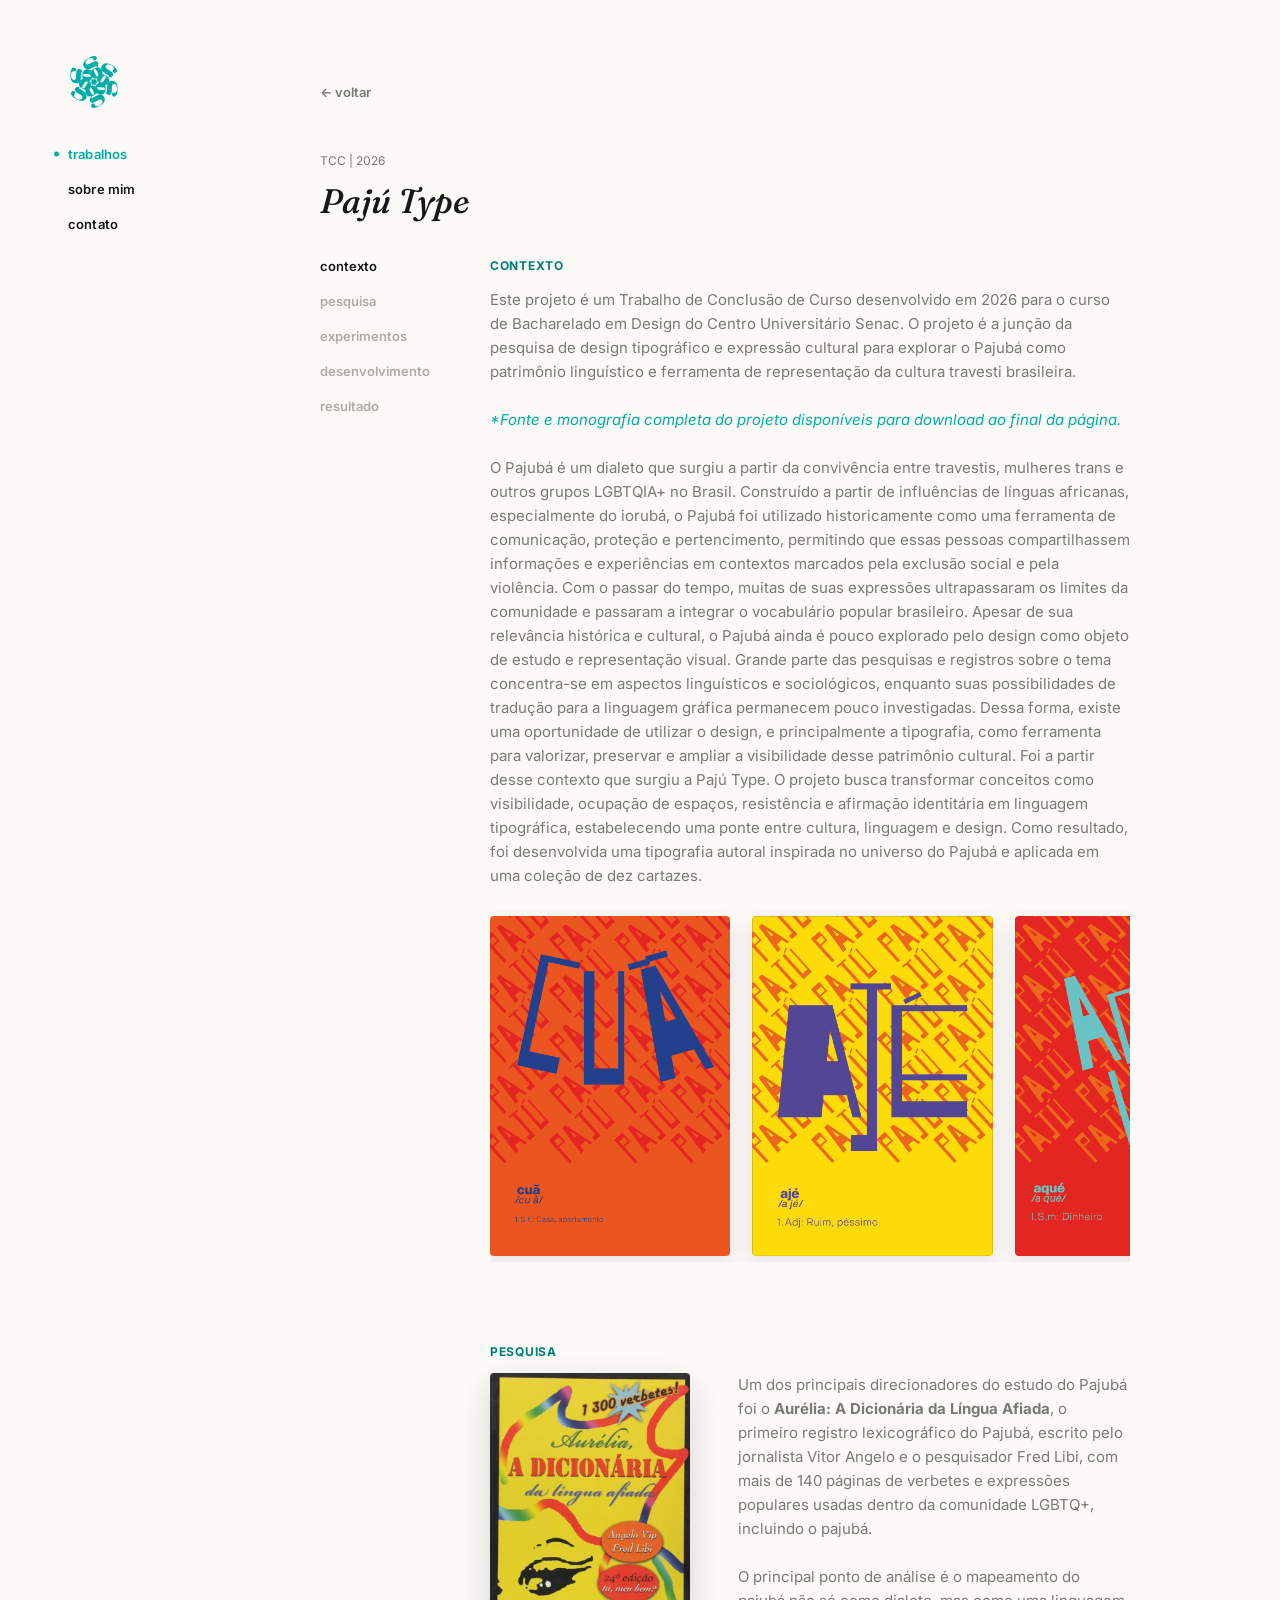
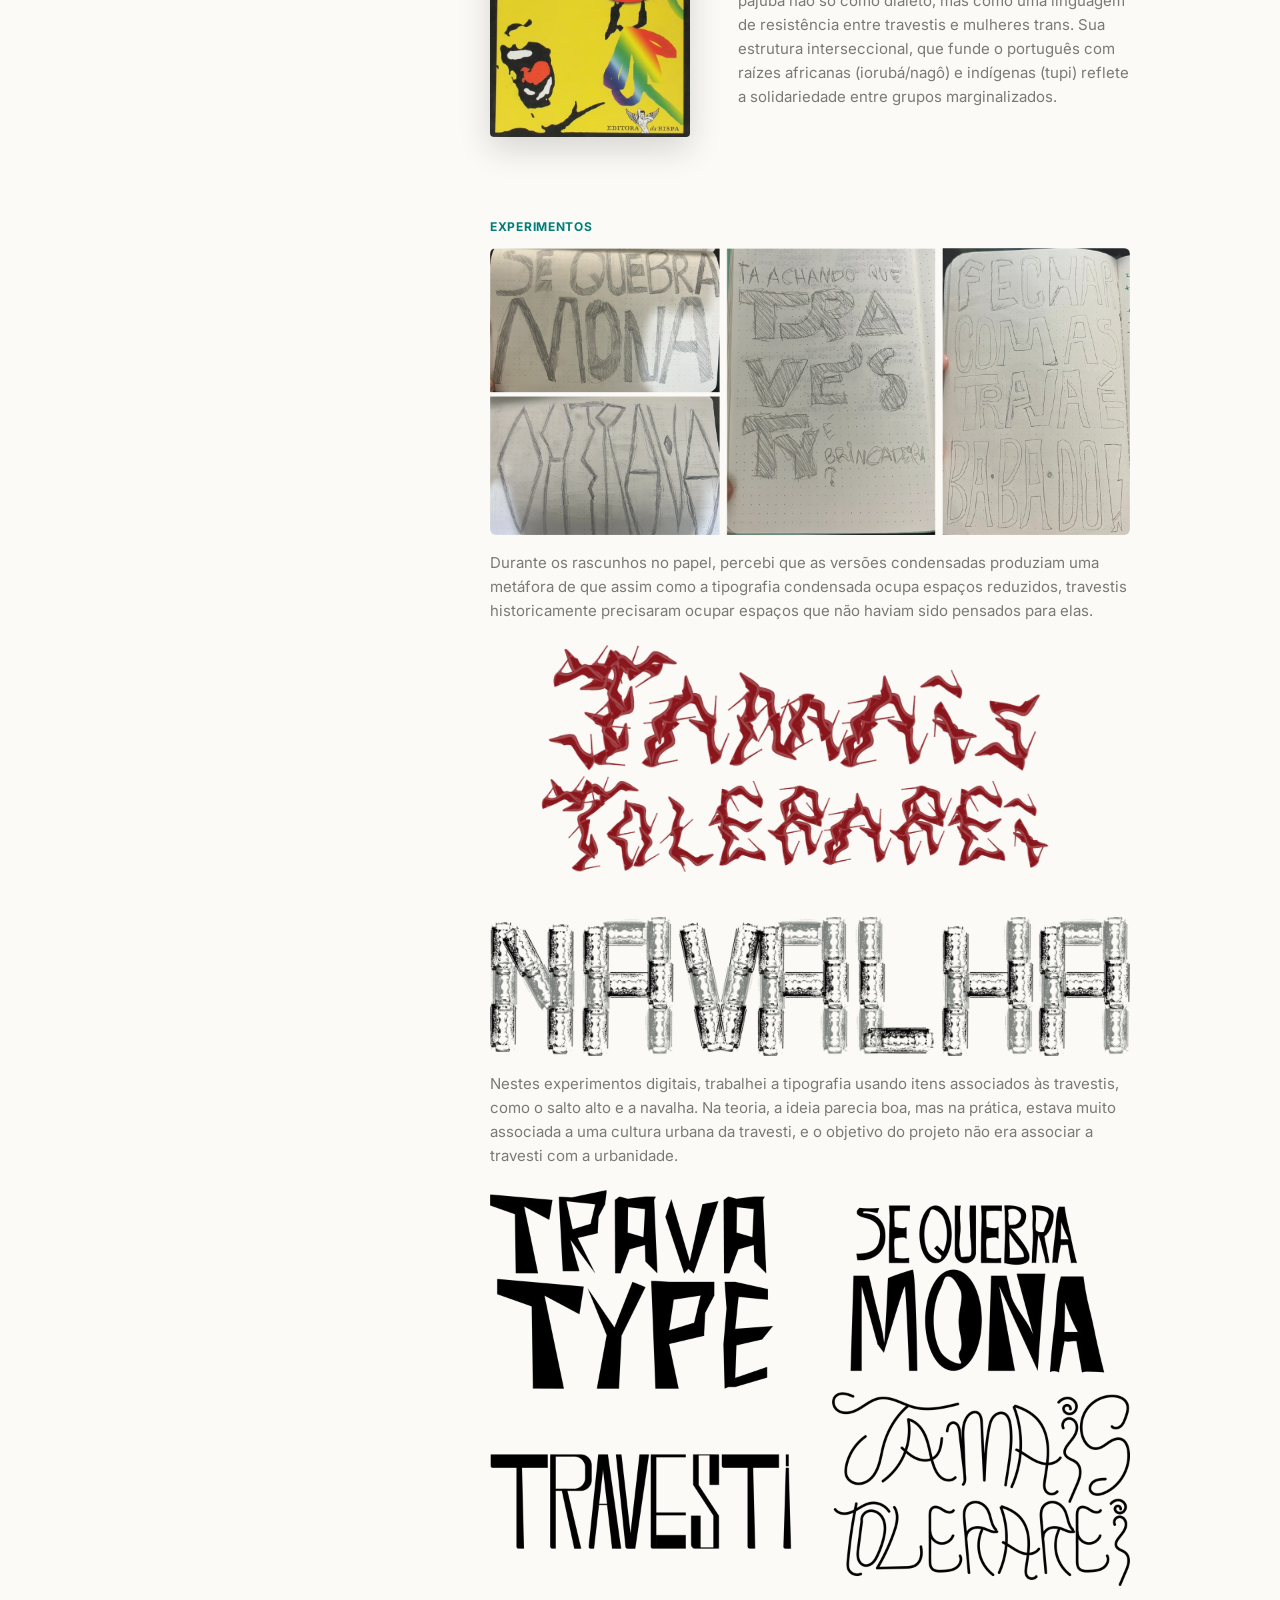
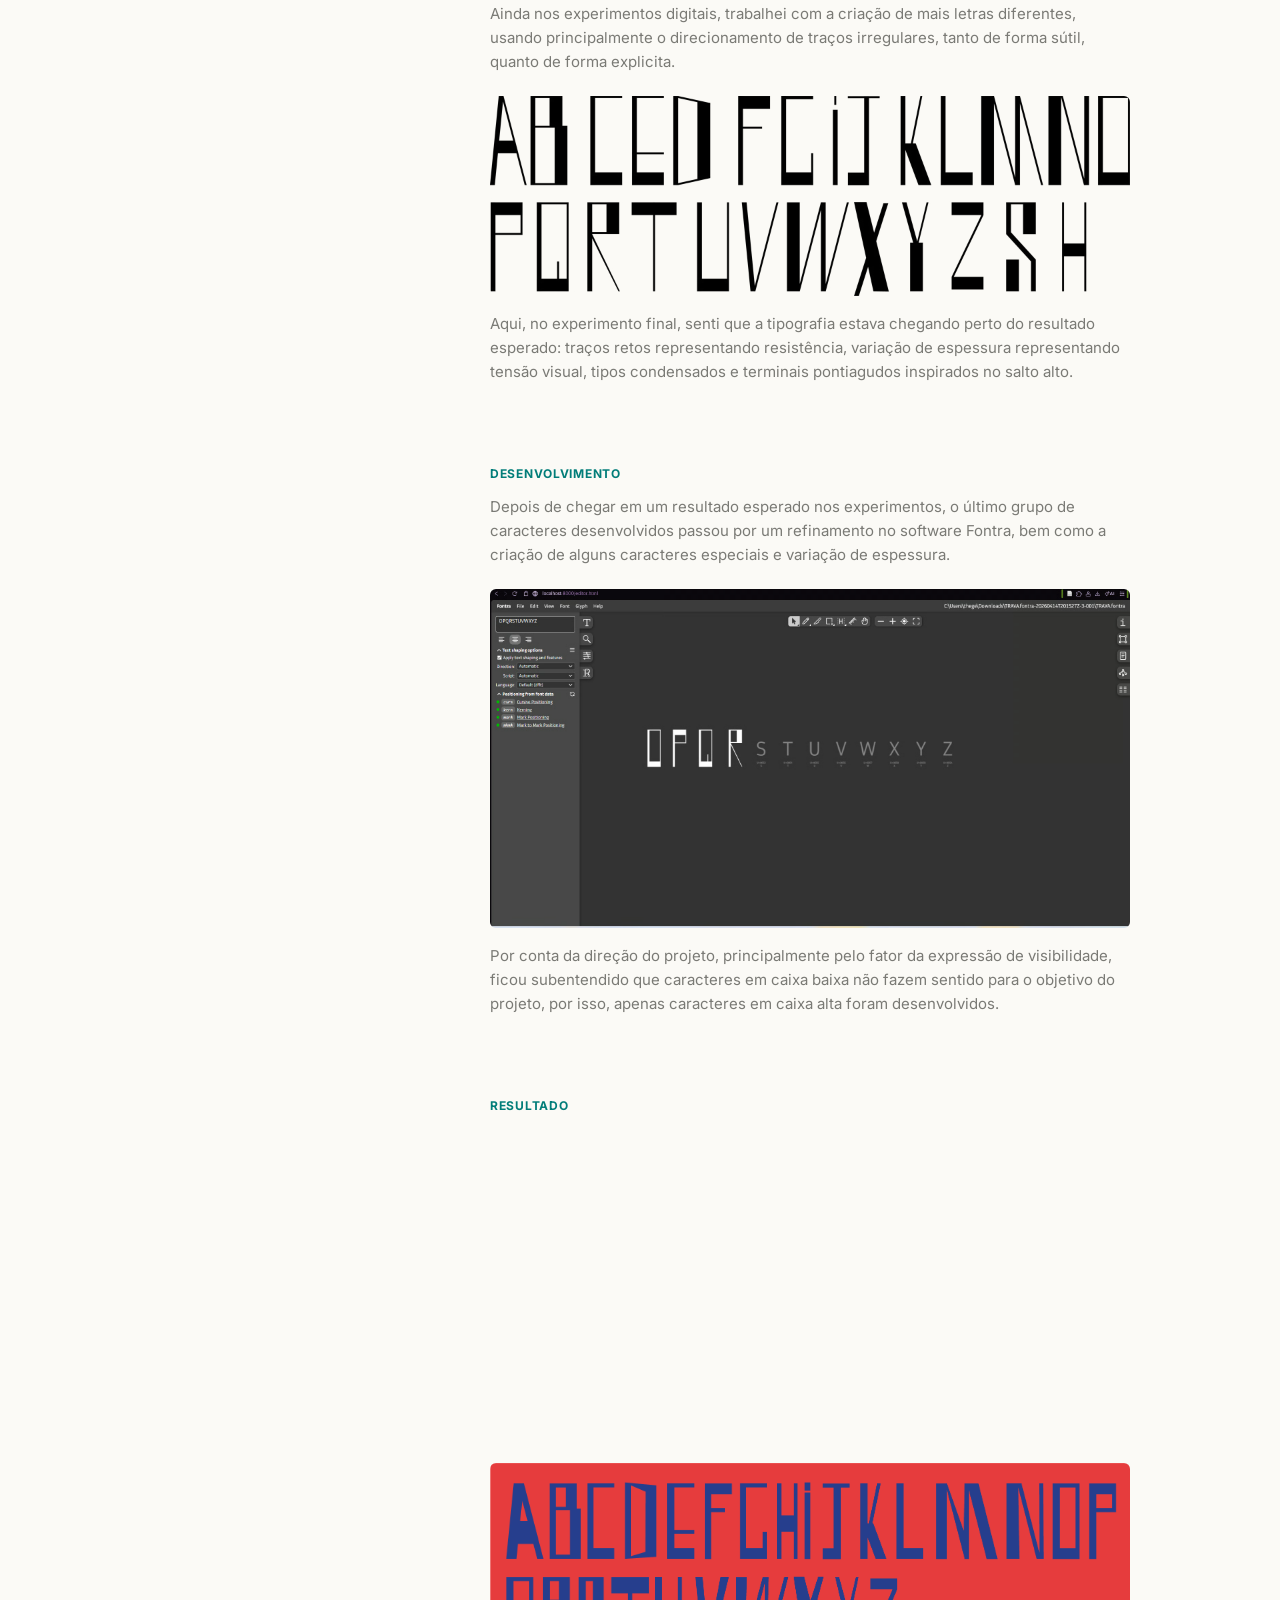
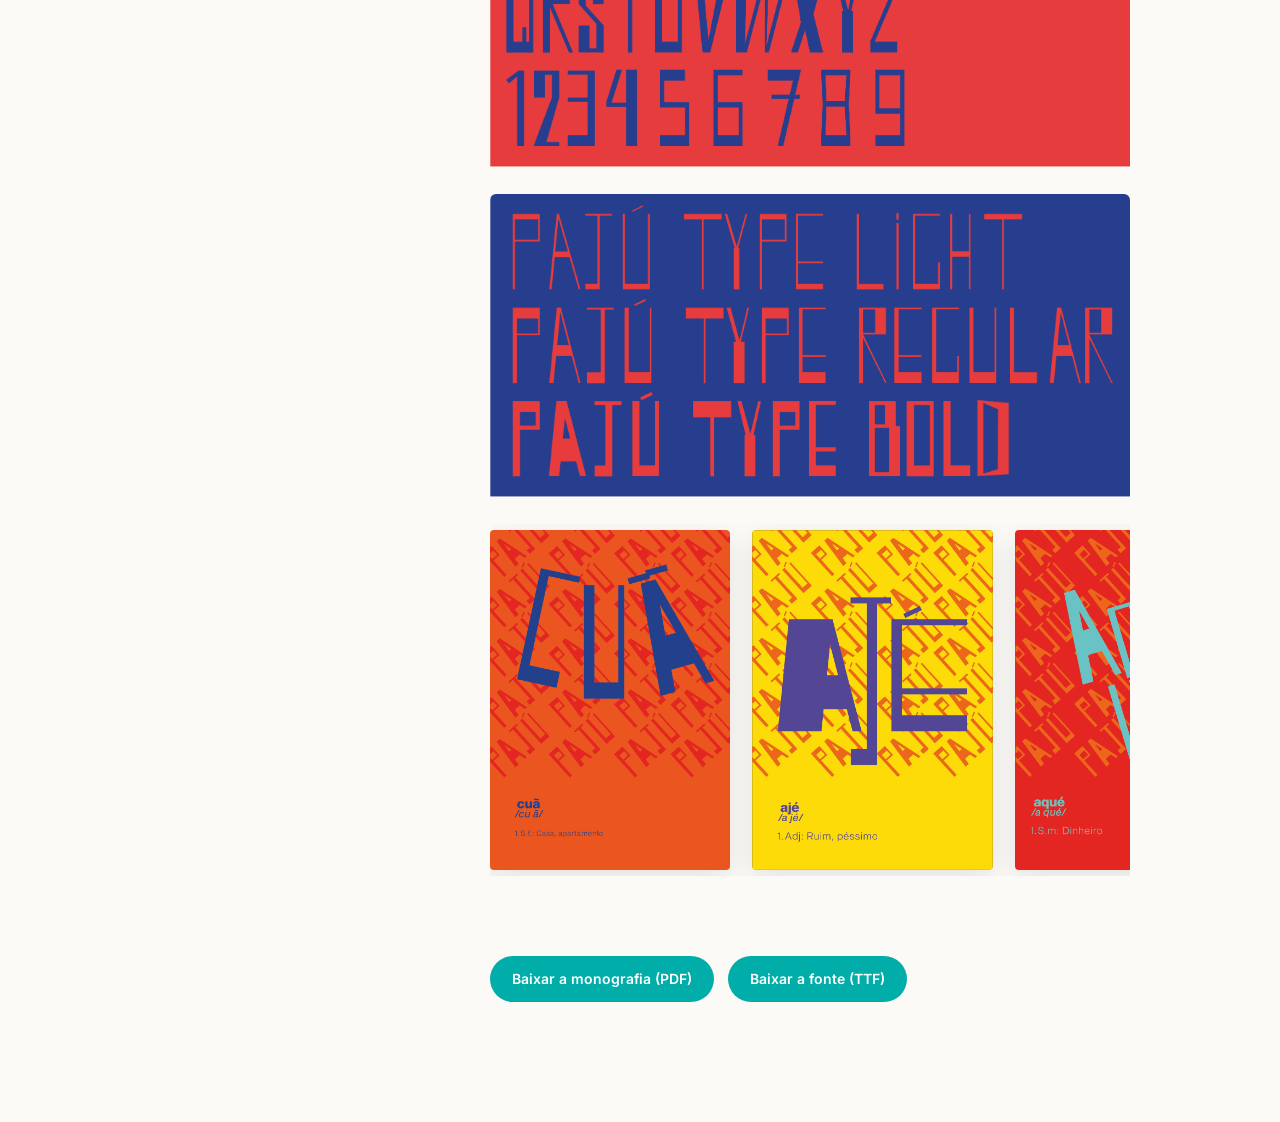
==== trabalho.html @ 277cadc8 "Initial commit: portfolio estático (Pajú Type e demais projetos)" ====
<!DOCTYPE html>
<html lang="pt-BR">
<head>
<meta charset="UTF-8">
<meta name="viewport" content="width=device-width, initial-scale=1.0">
<title>Trabalho — [Seu Nome]</title>
<link rel="preconnect" href="https://fonts.googleapis.com">
<link href="https://fonts.googleapis.com/css2?family=Fraunces:ital,wght@0,400;0,500;1,500&family=Inter:wght@400;500;600;700&display=swap" rel="stylesheet">
<link rel="stylesheet" href="style.css">
</head>
<body>
  <div class="shell">
    <aside class="sidebar" id="sidebar"></aside>

    <main class="main" id="main-content">
      <!-- preenchido via JS -->
    </main>
  </div>

  <script src="data.js"></script>
  <script src="components.js"></script>
  <script>
    window.ACTIVE_NAV = "trabalhos";

    function getSlug() {
      const params = new URLSearchParams(window.location.search);
      return params.get("slug") || (PROJECTS[0] && PROJECTS[0].slug);
    }

    function imageWithCaption(src, caption) {
      return `
        <div class="phase-image-with-caption">
          <img src="${src}" alt="${caption || ""}" loading="lazy">
          ${caption ? `<p class="image-caption">${caption}</p>` : ""}
        </div>
      `;
    }

    function phaseVideo(src) {
      return `
        <div class="phase-video">
          <video src="${src}" autoplay loop muted playsinline></video>
        </div>
      `;
    }

    function posterCarousel(project) {
      if (!project || !project.gallery || !project.gallery.length) return "";
      // itens duplicados para permitir o loop infinito sem emenda
      const items = project.gallery.map((src, i) => `
        <div class="poster-item"><img src="${src}" alt="${project.title} — cartaz ${ (i % project.gallery.length) + 1 }" loading="lazy"></div>
      `).join("");
      return `<div class="poster-carousel">
        <div class="poster-track">
          ${items}
          ${items}
        </div>
      </div>`;
    }

    function phaseImages(phase, project) {
      if (phase.image || (Array.isArray(phase.extraImages) && phase.extraImages.length)) {
        let html = "";
        if (phase.image) html += imageWithCaption(phase.image, phase.imageCaption);
        if (Array.isArray(phase.extraImages)) {
          html += phase.extraImages.map(item => imageWithCaption(item.image, item.caption)).join("");
        }
        return html;
      }

      if (phase.id === "contexto" && project && project.gallery && project.gallery.length) {
        return posterCarousel(project);
      }

      if (phase.layout === "triple") {
        return `<div class="image-row">
          <div class="phase-image"></div>
          <div class="phase-image"></div>
          <div class="phase-image"></div>
        </div>`;
      }
      return `<div class="phase-image"></div>`;
    }

    function renderPhaseBody(ph, project) {
      if (ph.layout === "book") {
        return `
          <div class="phase-book">
            <div class="phase-book-cover">
              <img src="${ph.bookCover}" alt="Capa do livro Aurélia: A Dicionária da Língua Afiada">
            </div>
            <div class="phase-book-text">
              <p>${ph.text}</p>
            </div>
          </div>
        `;
      }
      return `
        ${ph.text ? `<p>${ph.text}</p>` : ""}
        ${ph.video ? phaseVideo(ph.video) : ""}
        ${phaseImages(ph, project)}
        ${ph.showGallery ? posterCarousel(project) : ""}
      `;
    }

    function renderProject() {
      const project = PROJECTS.find(p => p.slug === getSlug());
      const main = document.getElementById("main-content");

      if (!project) {
        main.innerHTML = `<p class="meta-line">Projeto não encontrado. <a href="index.html" style="color:var(--teal)">Voltar</a></p>`;
        return;
      }

      main.innerHTML = `
        <a class="back-link" href="index.html">&larr; voltar</a>

        <div class="project-header">
          <p class="meta-line">${project.client} | ${project.year}</p>
          <h1>${project.title}</h1>
        </div>

        <div class="project-body">
          <nav class="phase-nav" id="phase-nav">
            ${project.phases.map((ph, i) => `<a href="#${ph.id}" data-id="${ph.id}" class="${i === 0 ? "active" : ""}">${ph.label}</a>`).join("")}
          </nav>

          <div class="project-sections">
            ${project.phases.map(ph => `
              <section class="phase-section" id="${ph.id}">
                <h2>${ph.heading}</h2>
                ${renderPhaseBody(ph, project)}
              </section>
            `).join("")}
            ${Array.isArray(project.downloads) && project.downloads.length ? `
              <div class="downloads">
                ${project.downloads.map(d => `<a class="download-btn" href="${d.file}" download>${d.label}</a>`).join("")}
              </div>
            ` : ""}
          </div>
        </div>
      `;

      setupScrollSpy(project.phases.map(ph => ph.id));
    }

    function setupScrollSpy(ids) {
      const links = document.querySelectorAll(".phase-nav a");
      const sections = ids.map(id => document.getElementById(id)).filter(Boolean);

      const observer = new IntersectionObserver((entries) => {
        entries.forEach(entry => {
          if (entry.isIntersecting) {
            links.forEach(l => l.classList.remove("active"));
            const match = document.querySelector(`.phase-nav a[data-id="${entry.target.id}"]`);
            if (match) match.classList.add("active");
          }
        });
      }, { rootMargin: "-20% 0px -70% 0px", threshold: 0 });

      sections.forEach(s => observer.observe(s));
    }

    document.addEventListener("DOMContentLoaded", renderProject);
  </script>
</body>
</html>
---- style.css ----
/* ============================================================
   Design tokens
   ============================================================ */
:root {
  --paper: #FBFAF6;
  --paper-soft: #F3F1EA;
  --ink: #17181A;
  --ink-soft: #7A7A75;
  --ink-faint: #ADABA3;
  --line: #E7E4DB;
  --placeholder: #E3E0D7;
  --placeholder-dark: #D3CFC2;
  --teal: #00ADA9;
  --teal-deep: #027D79;
  --teal-wash: #E1F4F3;

  --font-display: 'Fraunces', serif;
  --font-body: 'Inter', sans-serif;

  --sidebar-w: 220px;
  --content-max: 640px;
  --gutter: 80px;
}

* { box-sizing: border-box; }

html { scroll-behavior: smooth; }

body {
  margin: 0;
  min-height: 100vh;
  display: flex;
  justify-content: center;
  background: var(--paper);
  color: var(--ink);
  font-family: var(--font-body);
  font-size: 15px;
  line-height: 1.6;
  -webkit-font-smoothing: antialiased;
}

a { color: inherit; text-decoration: none; }

img { max-width: 100%; display: block; }

/* ============================================================
   Layout shell
   ============================================================ */
.shell {
  display: flex;
  min-height: 100vh;
  width: min(1240px, 100%);
}

.sidebar {
  width: var(--sidebar-w);
  flex-shrink: 0;
  padding: 56px 0 40px 48px;
  position: sticky;
  top: 0;
  align-self: flex-start;
  height: 100vh;
}

.logo {
  width: 52px;
  height: 52px;
  margin-bottom: 34px;
  display: block;
  transition: transform .2s ease;
}

.logo:hover {
  transform: scale(1.08);
}

.logo img,
.logo svg {
  width: 100%;
  height: 100%;
}

.logo-path {
  stroke-dasharray: 900;
  stroke-dashoffset: 900;
  animation: draw 1.6s cubic-bezier(.65,0,.35,1) forwards;
}

@keyframes draw {
  to { stroke-dashoffset: 0; }
}

@media (prefers-reduced-motion: reduce) {
  .logo-path { animation: none; stroke-dashoffset: 0; }
}

nav.primary-nav { display: flex; flex-direction: column; gap: 10px; }

nav.primary-nav a {
  font-size: 13px;
  font-weight: 600;
  letter-spacing: 0.01em;
  color: var(--ink);
  width: fit-content;
  position: relative;
  padding: 2px 0;
  transition: color .15s ease;
}

nav.primary-nav a:hover { color: var(--teal); }

nav.primary-nav a.active { color: var(--teal); }

nav.primary-nav a.active::after {
  content: "";
  position: absolute;
  left: -14px;
  top: 50%;
  transform: translateY(-50%);
  width: 5px;
  height: 5px;
  border-radius: 50%;
  background: var(--teal);
}

.text-highlight {
  color: var(--teal);
}

.main {
  flex: 1;
  padding: 80px var(--gutter) 120px;
  min-width: 0;
}

/* ============================================================
   Eyebrow / meta text
   ============================================================ */
.eyebrow {
  font-size: 11px;
  font-weight: 600;
  letter-spacing: 0.08em;
  text-transform: uppercase;
  color: var(--ink-soft);
}

.meta-line {
  font-size: 12px;
  color: var(--ink-soft);
  margin-bottom: 3px;
}

/* ============================================================
   Work list (index)
   ============================================================ */
.intro-block {
  max-width: var(--content-max);
  margin-bottom: 64px;
}

.intro-block h1 {
  font-family: var(--font-display);
  font-weight: 500;
  font-style: italic;
  font-size: 32px;
  line-height: 1.35;
  margin: 10px 0 14px;
  color: var(--ink);
}

.intro-block p {
  color: var(--ink-soft);
  font-size: 15px;
  max-width: 520px;
}

.work-grid {
  display: grid;
  grid-template-columns: repeat(2, minmax(0, 1fr));
  gap: 56px 40px;
  max-width: 900px;
}

.work-card { display: block; }

.work-thumb {
  aspect-ratio: 4 / 2.9;
  background: var(--placeholder);
  border-radius: 6px;
  overflow: hidden;
  margin-bottom: 16px;
  position: relative;
  transition: transform .35s cubic-bezier(.2,.8,.2,1);
}

.work-thumb img {
  width: 100%; height: 100%; object-fit: cover;
}

.work-card:hover .work-thumb { transform: translateY(-4px); }

.work-thumb::after {
  content: "";
  position: absolute;
  inset: 0;
  background: linear-gradient(135deg, transparent 60%, rgba(21,158,144,0.10));
  opacity: 0;
  transition: opacity .3s ease;
}

.work-card:hover .work-thumb::after { opacity: 1; }

.work-title {
  font-family: var(--font-display);
  font-weight: 500;
  font-size: 20px;
  color: var(--ink);
  transition: color .15s ease;
  margin-top: 0;
}

.work-card:hover .work-title { color: var(--teal-deep); }

@media (max-width: 760px) {
  .work-grid { grid-template-columns: 1fr; }
}

/* ============================================================
   Project detail page
   ============================================================ */
.back-link {
  font-size: 13px;
  font-weight: 600;
  color: var(--ink-soft);
  display: inline-flex;
  align-items: center;
  gap: 6px;
  margin-bottom: 36px;
  transition: color .15s ease, gap .15s ease;
}
.back-link:hover { color: var(--teal); gap: 9px; }

.project-header { max-width: var(--content-max); margin-bottom: 28px; }

.project-header .meta-line {
  margin-bottom: 3px;
}

.project-header h1 {
  font-family: var(--font-display);
  font-style: italic;
  font-weight: 500;
  font-size: 34px;
  margin: 4px 0 0;
}

.project-body { display: flex; gap: 40px; align-items: flex-start; }

.phase-nav {
  width: 130px;
  flex-shrink: 0;
  position: sticky;
  top: 56px;
  display: flex;
  flex-direction: column;
  gap: 14px;
}

.phase-nav a {
  font-size: 13px;
  font-weight: 600;
  color: var(--ink-faint);
  transition: color .15s ease;
}
.phase-nav a.active,
.phase-nav a:hover { color: var(--ink); }

.project-sections { flex: 1; max-width: var(--content-max); }

.downloads {
  display: flex;
  flex-wrap: wrap;
  gap: 14px;
  margin-top: 40px;
}
.download-btn {
  display: inline-flex;
  align-items: center;
  font-family: var(--font-body);
  font-size: 14px;
  font-weight: 600;
  color: #fff;
  background: var(--teal);
  border-radius: 24px;
  padding: 12px 22px;
  text-decoration: none;
  transition: background .15s ease, transform .15s ease;
}
.download-btn:hover { background: var(--teal-deep); transform: translateY(-1px); }

.phase-section { margin-bottom: 80px; scroll-margin-top: 56px; }

.phase-section h2 {
  font-family: var(--font-body);
  font-size: 12px;
  font-weight: 700;
  letter-spacing: 0.06em;
  text-transform: uppercase;
  color: var(--teal-deep);
  margin: 0 0 12px;
}

.phase-section p {
  color: var(--ink-soft);
  margin: 0 0 22px;
  max-width: 700px;
}

.phase-image {
  background: var(--placeholder);
  border-radius: 6px;
  aspect-ratio: 16/10;
  margin-bottom: 8px;
}

.phase-image img { width:100%; height:100%; object-fit:cover; border-radius:6px; }

.phase-video {
  margin-bottom: 16px;
}

.phase-video video {
  width: 100%;
  height: auto;
  display: block;
  border-radius: 6px;
}

.phase-image-with-caption {
  margin-bottom: 8px;
}

.phase-image-with-caption img {
  width: 100%;
  height: auto;
  display: block;
  border-radius: 6px;
  margin-bottom: 16px;
}

.image-caption {
  font-size: 15px;
  color: var(--ink-soft);
  margin: 0;
  line-height: 1.6;
}

/* ============================================================
   Poster carousel — infinite sliding gallery
   ============================================================ */
.poster-carousel {
  position: relative;
  width: 100%;
  margin-top: 8px;
  margin-bottom: 8px;
  overflow: hidden;
}

.poster-track {
  display: flex;
  align-items: center;
  gap: 22px;
  width: max-content;
  padding: 6px 0;
  animation: poster-scroll 44s linear infinite;
}

.poster-carousel:hover .poster-track { animation-play-state: paused; }

.poster-item {
  flex: 0 0 auto;
  height: 340px;
  width: auto;
  border-radius: 4px;
  overflow: hidden;
  box-shadow: 0 8px 28px rgba(23,24,26,0.10);
  transition: transform .35s cubic-bezier(.2,.8,.2,1);
}

.poster-item:hover { transform: translateY(-4px); }

.poster-item img {
  height: 100%;
  width: auto;
  display: block;
}

@keyframes poster-scroll {
  from { transform: translateX(0); }
  to   { transform: translateX(-50%); }
}

@media (prefers-reduced-motion: reduce) {
  .poster-track { animation: none; }
}

@media (max-width: 760px) {
  .poster-item { height: 220px; }
}

.image-row {
  display: flex;
  gap: 16px;
}
.image-row .phase-image { flex: 1; aspect-ratio: 3/4.2; }

/* Fase com capa de livro: texto à esquerda, imagem à direita */
.phase-book {
  display: flex;
  gap: 48px;
  align-items: flex-start;
}
.phase-book-text { flex: 1; min-width: 0; }
.phase-book-text p { margin: 0; max-width: none; }
.phase-book-cover {
  width: 200px;
  flex-shrink: 0;
}
.phase-book-cover img {
  width: 100%;
  display: block;
  border-radius: 4px;
  box-shadow: 0 12px 32px rgba(23,24,26,0.16);
}

@media (max-width: 640px) {
  .phase-book { flex-direction: column; gap: 24px; }
  .phase-book-cover { width: 160px; }
}

/* ============================================================
   About page
   ============================================================ */
.about-top {
  display: flex;
  gap: 48px;
  align-items: flex-start;
  margin-bottom: 64px;
  max-width: 780px;
}

.about-photo {
  width: 180px;
  height: 180px;
  border-radius: 50%;
  background: var(--placeholder);
  flex-shrink: 0;
  overflow: hidden;
}
.about-photo img { width: 100%; height: 100%; object-fit: cover; }

.about-copy h1 {
  font-family: var(--font-display);
  font-style: italic;
  font-weight: 500;
  font-size: 26px;
  margin: 0 0 12px;
}
.about-copy p { color: var(--ink-soft); max-width: 480px; margin: 0; }

.section-label {
  font-size: 12px;
  font-weight: 700;
  letter-spacing: 0.06em;
  text-transform: uppercase;
  color: var(--ink);
  margin: 0 0 18px;
}

.about-section { max-width: 780px; margin-bottom: 52px; }

.software-row { display: flex; gap: 14px; flex-wrap: wrap; }
.software-chip {
  width: 46px; height: 46px;
  border-radius: 10px;
  background: var(--placeholder);
  display: flex; align-items: center; justify-content: center;
  transition: background .2s ease;
}
.software-chip img { width: 26px; height: 26px; object-fit: contain; }
.software-chip:hover { background: var(--teal-wash); }

.skills-grid {
  display: grid;
  grid-template-columns: repeat(4, 1fr);
  gap: 12px 16px;
}
.skill-pill {
  font-size: 12.5px;
  font-weight: 600;
  color: var(--teal-deep);
  background: var(--teal-wash);
  border-radius: 20px;
  padding: 8px 14px;
  text-align: center;
}

.timeline { display: flex; flex-direction: column; gap: 24px; }
.timeline-item {
  display: grid;
  grid-template-columns: 130px 1fr;
  gap: 20px;
  border-top: 1px solid var(--line);
  padding-top: 20px;
}
.timeline-item .period {
  font-size: 12px; color: var(--ink-faint); font-weight: 600; padding-top: 2px;
}
.timeline-item .role { font-weight: 600; font-size: 14.5px; margin: 0 0 4px; }
.timeline-item .org { color: var(--ink-soft); font-size: 13.5px; margin: 0; }

/* ============================================================
   Contact page
   ============================================================ */
.contact-list {
  max-width: 560px;
  border-top: 1px solid var(--line);
}
.contact-row {
  display: grid;
  grid-template-columns: 90px 1fr auto;
  align-items: center;
  gap: 18px;
  padding: 22px 0;
  border-bottom: 1px solid var(--line);
}
.contact-row .label {
  font-size: 12px;
  font-weight: 700;
  text-transform: uppercase;
  letter-spacing: 0.04em;
  color: var(--ink-soft);
}
.contact-row .value {
  font-family: var(--font-display);
  font-size: 18px;
  font-style: italic;
  color: var(--ink);
  transition: color .15s ease;
}
.contact-row .arrow {
  opacity: 0;
  transform: translateX(-6px);
  transition: all .2s ease;
  color: var(--teal);
}
.contact-row:hover .value { color: var(--teal-deep); }
.contact-row:hover .arrow { opacity: 1; transform: translateX(0); }

.contact-note {
  max-width: 480px;
  margin-top: 48px;
  color: var(--ink-soft);
  font-size: 14px;
}

/* ============================================================
   Responsive
   ============================================================ */
@media (max-width: 860px) {
  .shell { flex-direction: column; }
  .sidebar {
    position: relative;
    height: auto;
    width: 100%;
    padding: 32px 24px;
    display: flex;
    align-items: center;
    gap: 24px;
  }
  .logo { margin-bottom: 0; }
  nav.primary-nav { flex-direction: row; gap: 20px; }
  .main { padding: 32px 24px 80px; }
  .project-body { flex-direction: column; }
  .phase-nav { flex-direction: row; position: static; width: auto; gap: 20px; }
  .about-top { flex-direction: column; }
  .skills-grid { grid-template-columns: repeat(2, 1fr); }
  .contact-row { grid-template-columns: 70px 1fr; }
}
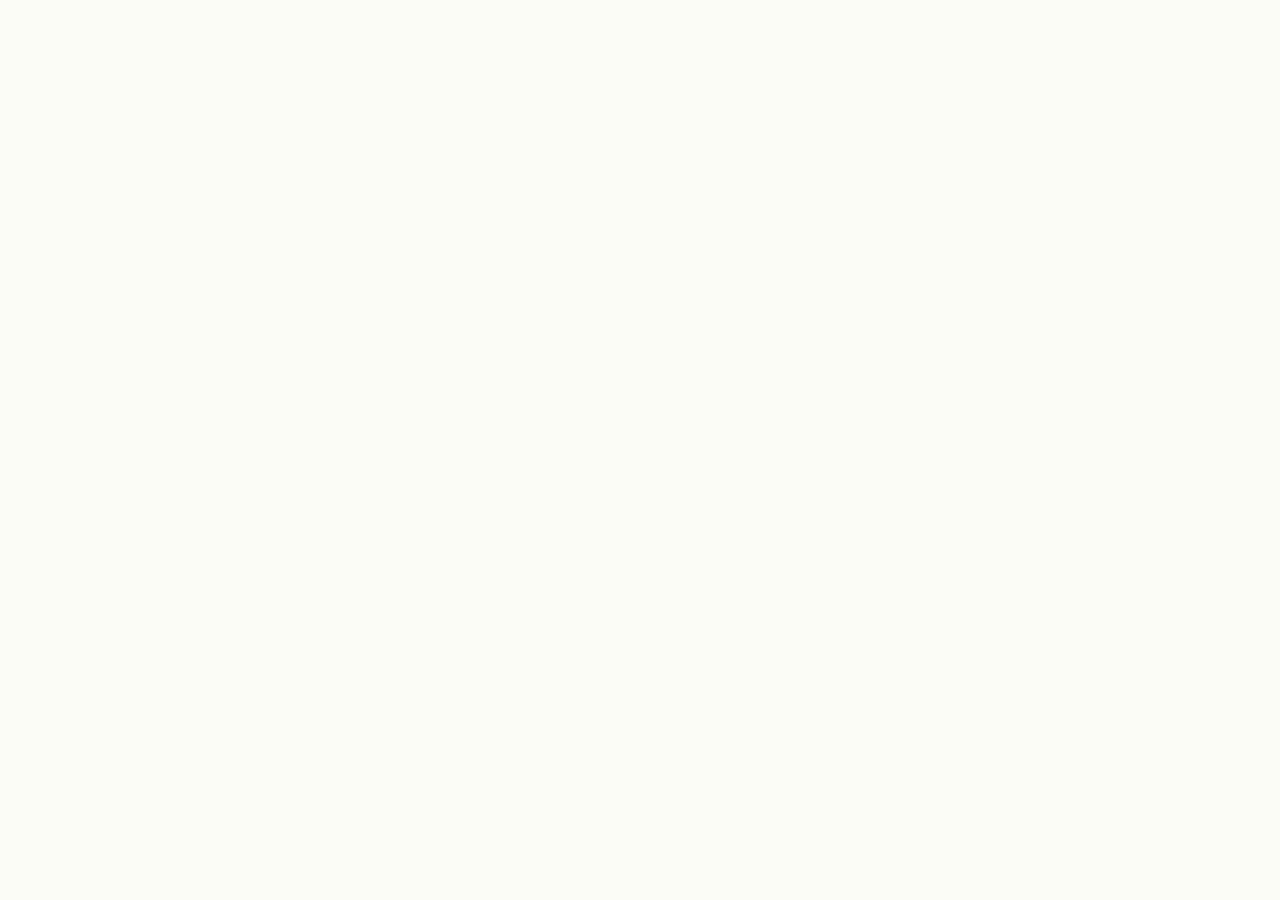
==== commit 6b42724f: "Merge 03cd9e158e9d50090cbd0365662b3ec6aab0c890 into e21f3ab6f0f3064032f1228be179d46903974a14" ====
--- a/trabalho.html
+++ b/trabalho.html
@@ -5,7 +5,7 @@
 <meta name="viewport" content="width=device-width, initial-scale=1.0">
 <title>Trabalho — [Seu Nome]</title>
 <link rel="preconnect" href="https://fonts.googleapis.com">
-<link href="https://fonts.googleapis.com/css2?family=Fraunces:ital,wght@0,400;0,500;1,500&family=Inter:wght@400;500;600;700&display=swap" rel="stylesheet">
+<link href="https://fonts.googleapis.com/css2?family=Abril+Fatface&family=Afacad:wght@400;500;600;700&family=Fraunces:ital,wght@0,400;0,500;1,500&family=Inter:wght@400;500;600;700&display=swap" rel="stylesheet">
 <link rel="stylesheet" href="style.css">
 </head>
 <body>
@@ -58,7 +58,66 @@
       </div>`;
     }
 
+    function valueCards(cards) {
+      if (!Array.isArray(cards) || !cards.length) return "";
+      return `<div class="value-cards">
+        ${cards.map(c => `
+          <div class="value-card" style="--card-color:${c.color}">
+            <p class="value-card-title">${c.title}</p>
+            <p class="value-card-text">${c.text}</p>
+          </div>
+        `).join("")}
+      </div>`;
+    }
+
+    function colorPalette(palette) {
+      if (!Array.isArray(palette) || !palette.length) return "";
+      return `<div class="palette-grid">
+        ${palette.map(c => `
+          <button type="button" class="swatch" style="--swatch:${c.hex}" data-hex="${c.hex}" title="Clique para copiar ${c.hex}">
+            <span class="swatch-fill"></span>
+            <span class="swatch-info">
+              <span class="swatch-hex">${c.hex}</span>
+              <span class="swatch-rgb">${c.rgb}</span>
+              <span class="swatch-cmyk">${c.cmyk}</span>
+            </span>
+          </button>
+        `).join("")}
+      </div>`;
+    }
+
+    function typeSpecimens(specimens) {
+      if (!Array.isArray(specimens) || !specimens.length) return "";
+      return `<div class="specimens">
+        ${specimens.map(s => `
+          <div class="specimen">
+            <span class="specimen-sample" style="font-family:${s.font}">${s.sample}</span>
+            <span class="specimen-name">${s.name}</span>
+          </div>
+        `).join("")}
+      </div>`;
+    }
+
+    function mockupGallery(mockups) {
+      if (!Array.isArray(mockups) || !mockups.length) return "";
+      const items = mockups.map(m => `
+        <div class="mk-item">
+          ${m.spin ? `<span class="mk-spin"><img src="assets/marca-notion.png" alt="" aria-hidden="true"></span>` : ""}
+          <img class="mk-obj" src="${m.image}" alt="${m.caption || ""}" loading="lazy">
+        </div>
+      `).join("");
+      return `<div class="mockup-strip">
+        <span class="mk-band" aria-hidden="true"></span>
+        <div class="mk-row">${items}</div>
+      </div>`;
+    }
+
     function phaseImages(phase, project) {
+      const hasCustom = (Array.isArray(phase.cards) && phase.cards.length)
+        || (Array.isArray(phase.palette) && phase.palette.length)
+        || (Array.isArray(phase.specimens) && phase.specimens.length)
+        || (Array.isArray(phase.mockups) && phase.mockups.length);
+
       if (phase.image || (Array.isArray(phase.extraImages) && phase.extraImages.length)) {
         let html = "";
         if (phase.image) html += imageWithCaption(phase.image, phase.imageCaption);
@@ -71,6 +130,8 @@
       if (phase.id === "contexto" && project && project.gallery && project.gallery.length) {
         return posterCarousel(project);
       }
+
+      if (hasCustom) return "";
 
       if (phase.layout === "triple") {
         return `<div class="image-row">
@@ -97,6 +158,10 @@
       }
       return `
         ${ph.text ? `<p>${ph.text}</p>` : ""}
+        ${valueCards(ph.cards)}
+        ${colorPalette(ph.palette)}
+        ${typeSpecimens(ph.specimens)}
+        ${mockupGallery(ph.mockups)}
         ${ph.video ? phaseVideo(ph.video) : ""}
         ${phaseImages(ph, project)}
         ${ph.showGallery ? posterCarousel(project) : ""}
@@ -112,13 +177,25 @@
         return;
       }
 
+      const headerInner = `
+        <p class="meta-line">${project.client} | ${project.year}</p>
+        <h1>${project.title}</h1>
+      `;
+
+      const brandColors = ["#57CF00", "#00ADA9", "#7E3FE0", "#F2CB05", "#57CF00", "#7E3FE0"];
+      const header = project.interactive ? `
+        <div class="mp-hero" id="mp-hero">
+          <div class="mp-blobs" id="mp-blobs">
+            ${brandColors.map((c, i) => `<span class="mp-blob" data-depth="${(i % 3) + 1}" style="--c:${c}"></span>`).join("")}
+          </div>
+          <div class="project-header mp-header">${headerInner}</div>
+        </div>
+      ` : `<div class="project-header">${headerInner}</div>`;
+
       main.innerHTML = `
         <a class="back-link" href="index.html">&larr; voltar</a>
 
-        <div class="project-header">
-          <p class="meta-line">${project.client} | ${project.year}</p>
-          <h1>${project.title}</h1>
-        </div>
+        ${header}
 
         <div class="project-body">
           <nav class="phase-nav" id="phase-nav">
@@ -142,6 +219,48 @@
       `;
 
       setupScrollSpy(project.phases.map(ph => ph.id));
+      if (project.interactive) setupInteractive();
+    }
+
+    function setupInteractive() {
+      const hero = document.getElementById("mp-hero");
+      if (hero) {
+        const blobs = Array.from(hero.querySelectorAll(".mp-blob"));
+        const seeds = blobs.map((b, i) => ({
+          x: (i * 17 + 8) % 90,
+          y: (i * 29 + 12) % 70,
+          size: 90 + ((i * 47) % 120),
+          depth: Number(b.dataset.depth) || 1,
+        }));
+        blobs.forEach((b, i) => {
+          const s = seeds[i];
+          b.style.left = s.x + "%";
+          b.style.top = s.y + "%";
+          b.style.width = s.size + "px";
+          b.style.height = s.size + "px";
+        });
+        hero.addEventListener("pointermove", (e) => {
+          const r = hero.getBoundingClientRect();
+          const mx = (e.clientX - r.left) / r.width - 0.5;
+          const my = (e.clientY - r.top) / r.height - 0.5;
+          blobs.forEach((b, i) => {
+            const d = seeds[i].depth * 16;
+            b.style.transform = `translate(${mx * d}px, ${my * d}px)`;
+          });
+        });
+        hero.addEventListener("pointerleave", () => {
+          blobs.forEach(b => { b.style.transform = "translate(0,0)"; });
+        });
+      }
+
+      document.querySelectorAll(".swatch").forEach(sw => {
+        sw.addEventListener("click", () => {
+          const hex = sw.dataset.hex || "";
+          if (navigator.clipboard) navigator.clipboard.writeText(hex).catch(() => {});
+          sw.classList.add("copied");
+          setTimeout(() => sw.classList.remove("copied"), 900);
+        });
+      });
     }
 
     function setupScrollSpy(ids) {
@@ -164,4 +283,4 @@
     document.addEventListener("DOMContentLoaded", renderProject);
   </script>
 </body>
-</html>+</html>
--- a/style.css
+++ b/style.css
@@ -353,6 +353,295 @@
   color: var(--ink-soft);
   margin: 0;
   line-height: 1.6;
+}
+
+/* ============================================================
+   Marca Pessoal — interactive hero (mouse-reactive blobs)
+   ============================================================ */
+.mp-hero {
+  position: relative;
+  overflow: hidden;
+  border-radius: 16px;
+  background: #17181A;
+  margin-bottom: 44px;
+  isolation: isolate;
+}
+
+.mp-blobs {
+  position: absolute;
+  inset: 0;
+  z-index: 0;
+  pointer-events: none;
+}
+
+.mp-blob {
+  position: absolute;
+  border-radius: 50%;
+  background: var(--c);
+  opacity: 0.9;
+  filter: blur(6px);
+  transition: transform .18s ease-out;
+  will-change: transform;
+}
+
+.mp-header {
+  position: relative;
+  z-index: 1;
+  padding: 64px 48px;
+  margin: 0;
+}
+
+.mp-header .meta-line { color: rgba(255,255,255,0.7); }
+.mp-header h1 { color: #fff; }
+
+/* ============================================================
+   Marca Pessoal — value cards
+   ============================================================ */
+.value-cards {
+  display: grid;
+  grid-template-columns: repeat(2, 1fr);
+  gap: 14px;
+  margin: 4px 0 24px;
+}
+
+.value-card {
+  border: 2px solid var(--card-color);
+  border-radius: 12px;
+  overflow: hidden;
+  transition: transform .15s ease, box-shadow .15s ease;
+}
+
+.value-card:hover {
+  transform: translateY(-3px);
+  box-shadow: 0 10px 24px rgba(0,0,0,0.10);
+}
+
+.value-card-title {
+  margin: 0;
+  padding: 14px 18px;
+  background: var(--card-color);
+  color: #fff;
+  font-weight: 700;
+  font-size: 18px;
+}
+
+.value-card-text {
+  margin: 0;
+  padding: 14px 18px;
+  color: var(--ink-soft);
+  font-size: 14px;
+}
+
+/* ============================================================
+   Marca Pessoal — interactive color palette
+   ============================================================ */
+.palette-grid {
+  display: grid;
+  grid-template-columns: repeat(4, 1fr);
+  gap: 14px;
+  margin: 4px 0 24px;
+}
+
+.swatch {
+  position: relative;
+  display: block;
+  width: 100%;
+  border: none;
+  padding: 0;
+  border-radius: 12px;
+  overflow: hidden;
+  cursor: pointer;
+  font-family: var(--font-body);
+  background: none;
+}
+
+.swatch-fill {
+  display: block;
+  height: 120px;
+  background: var(--swatch);
+  transition: transform .2s ease;
+}
+
+.swatch:hover .swatch-fill { transform: scale(1.04); }
+
+.swatch-info {
+  display: block;
+  padding: 12px 14px;
+  text-align: left;
+  background: var(--paper-soft);
+}
+
+.swatch-hex {
+  display: block;
+  font-weight: 700;
+  color: var(--ink);
+  font-size: 14px;
+}
+
+.swatch-rgb, .swatch-cmyk {
+  display: block;
+  font-size: 11px;
+  color: var(--ink-soft);
+  max-height: 0;
+  opacity: 0;
+  overflow: hidden;
+  transition: max-height .2s ease, opacity .2s ease;
+}
+
+.swatch:hover .swatch-rgb,
+.swatch:hover .swatch-cmyk,
+.swatch:focus-visible .swatch-rgb,
+.swatch:focus-visible .swatch-cmyk {
+  max-height: 20px;
+  opacity: 1;
+}
+
+.swatch.copied::after {
+  content: "copiado!";
+  position: absolute;
+  top: 8px;
+  right: 8px;
+  background: rgba(0,0,0,0.75);
+  color: #fff;
+  font-size: 11px;
+  font-weight: 600;
+  padding: 3px 8px;
+  border-radius: 20px;
+}
+
+/* ============================================================
+   Marca Pessoal — type specimens
+   ============================================================ */
+.specimens {
+  display: grid;
+  gap: 10px;
+  margin: 4px 0 24px;
+}
+
+.specimen {
+  display: flex;
+  align-items: baseline;
+  justify-content: space-between;
+  gap: 16px;
+  padding: 18px 22px;
+  border: 1px solid var(--line);
+  border-radius: 12px;
+  transition: background .18s ease, border-color .18s ease;
+}
+
+.specimen:hover {
+  background: var(--teal-wash);
+  border-color: var(--teal);
+}
+
+.specimen-sample {
+  font-size: 46px;
+  line-height: 1;
+  color: var(--ink);
+  transition: color .18s ease;
+}
+
+.specimen:hover .specimen-sample { color: var(--teal-deep); }
+
+.specimen-name {
+  font-size: 13px;
+  font-weight: 600;
+  color: var(--ink-soft);
+  white-space: nowrap;
+}
+
+/* ============================================================
+   Mockups — products in one continuous line over a living band
+   ============================================================ */
+.mockup-strip {
+  position: relative;
+  overflow: hidden;
+  border-radius: 14px;
+  background: #17181A;
+  height: 260px;
+  margin: 4px 0 24px;
+  isolation: isolate;
+}
+
+/* single continuous sliding typographic band */
+.mk-band {
+  position: absolute;
+  top: 50%;
+  left: 0;
+  right: 0;
+  height: 44%;
+  transform: translateY(-50%);
+  z-index: 0;
+  pointer-events: none;
+  background-image: url("assets/marca-pattern.png");
+  background-repeat: repeat-x;
+  background-size: auto 100%;
+  opacity: 0.9;
+  animation: mk-slide 24s linear infinite;
+}
+
+@keyframes mk-slide {
+  from { background-position: 0 0; }
+  to { background-position: -1047px 0; }
+}
+
+.mk-row {
+  position: relative;
+  z-index: 1;
+  display: flex;
+  align-items: center;
+  justify-content: space-around;
+  gap: 8px;
+  height: 100%;
+  padding: 0 12px;
+}
+
+.mk-item {
+  position: relative;
+  flex: 1 1 0;
+  min-width: 0;
+  height: 100%;
+  display: grid;
+  place-items: center;
+}
+
+/* rotating brand symbol behind a specific product */
+.mk-spin {
+  position: absolute;
+  inset: 0;
+  display: grid;
+  place-items: center;
+  z-index: 0;
+  pointer-events: none;
+}
+
+.mk-spin img {
+  width: 130px;
+  max-width: 80%;
+  opacity: 0.92;
+  animation: mk-rotate 20s linear infinite;
+}
+
+@keyframes mk-rotate {
+  from { transform: rotate(0deg); }
+  to { transform: rotate(360deg); }
+}
+
+.mk-obj {
+  position: relative;
+  z-index: 1;
+  max-width: 100%;
+  max-height: 82%;
+  object-fit: contain;
+  filter: drop-shadow(0 14px 26px rgba(0,0,0,0.32));
+  transition: transform .25s ease;
+}
+
+.mk-item:hover .mk-obj { transform: scale(1.06) rotate(-1deg); }
+
+@media (prefers-reduced-motion: reduce) {
+  .mk-band,
+  .mk-spin img { animation: none; }
 }
 
 /* ============================================================
@@ -586,4 +875,130 @@
   .about-top { flex-direction: column; }
   .skills-grid { grid-template-columns: repeat(2, 1fr); }
   .contact-row { grid-template-columns: 70px 1fr; }
-}+}
+
+/* Refinamentos para telas pequenas */
+@media (max-width: 860px) {
+  .sidebar { padding: 24px 20px; gap: 20px; border-bottom: 1px solid var(--line); }
+  nav.primary-nav {
+    min-width: 0;
+    flex: 1;
+    gap: clamp(12px, 4vw, 24px);
+    overflow-x: auto;
+    scrollbar-width: none;
+    white-space: nowrap;
+  }
+  nav.primary-nav::-webkit-scrollbar { display: none; }
+  nav.primary-nav a.active::after { left: 50%; top: auto; bottom: -6px; transform: translateX(-50%); }
+  .project-body { gap: 28px; }
+  .phase-nav { max-width: 100%; overflow-x: auto; padding-bottom: 8px; scrollbar-width: thin; white-space: nowrap; }
+  .phase-nav a { flex: 0 0 auto; }
+  .phase-section { margin-bottom: 56px; }
+  .image-row { gap: 10px; }
+}
+
+@media (max-width: 560px) {
+  body { font-size: 14px; }
+  .sidebar { flex-direction: column; align-items: flex-start; gap: 16px; }
+  .logo { width: 44px; height: 44px; }
+  nav.primary-nav { width: 100%; flex: none; gap: 22px; }
+  .main { padding: 28px 20px 64px; }
+  .work-grid { gap: 36px; }
+  .work-thumb { margin-bottom: 12px; }
+  .work-title { font-size: 19px; }
+  .back-link { margin-bottom: 28px; }
+  .project-header h1 { font-size: clamp(28px, 9vw, 34px); }
+  .project-body { gap: 20px; }
+  .phase-nav { gap: 16px; margin: 0 -20px; padding: 0 20px 10px; }
+  .phase-section { margin-bottom: 48px; }
+  .phase-section p, .image-caption { font-size: 14px; }
+  .downloads { display: grid; gap: 10px; margin-top: 28px; }
+  .download-btn { justify-content: center; width: 100%; }
+  .poster-track { gap: 14px; }
+  .poster-item { height: 190px; }
+  .mp-header { padding: 40px 24px; }
+  .value-cards { grid-template-columns: 1fr; }
+  .palette-grid { grid-template-columns: repeat(2, 1fr); }
+  .mockup-strip { height: 150px; }
+  .mk-row { gap: 4px; padding: 0 6px; }
+  .mk-spin img { width: 80px; }
+  .specimen { padding: 14px 16px; }
+  .specimen-sample { font-size: 34px; }
+  .about-top { gap: 28px; margin-bottom: 48px; }
+  .about-photo { width: 132px; height: 132px; }
+  .about-copy h1 { font-size: 24px; }
+  .about-section { margin-bottom: 42px; }
+  .skills-grid { grid-template-columns: 1fr; gap: 10px; }
+  .skill-pill { text-align: left; padding: 9px 14px; }
+  .timeline-item { grid-template-columns: 1fr; gap: 4px; padding-top: 16px; }
+  .contact-row { grid-template-columns: 1fr auto; gap: 4px 12px; padding: 18px 0; }
+  .contact-row .label { grid-column: 1 / -1; }
+  .contact-row .value { font-size: 17px; overflow-wrap: anywhere; }
+  .contact-row .arrow { opacity: 1; transform: none; }
+  .contact-note { margin-top: 34px; }
+}
+
+@media (max-width: 360px) {
+  nav.primary-nav { gap: 16px; }
+  nav.primary-nav a { font-size: 12px; }
+  .main { padding-left: 16px; padding-right: 16px; }
+  .phase-nav { margin-left: -16px; margin-right: -16px; padding-left: 16px; padding-right: 16px; }
+}
+
+/* Evita que conteúdos extensos ultrapassem a largura da tela. */
+body { overflow-x: hidden; }
+
+.main,
+.project-body,
+.project-sections,
+.phase-book,
+.phase-book-text,
+.phase-image-with-caption { min-width: 0; }
+
+.project-sections,
+.phase-book-text { width: 100%; }
+
+.phase-section p,
+.image-caption,
+.contact-row .value { overflow-wrap: anywhere; }
+
+.phase-image,
+.phase-image img,
+.phase-image-with-caption img,
+.phase-video,
+.phase-video video,
+.phase-book-cover img { max-width: 100%; }
+
+@media (max-width: 860px) {
+  .phase-book {
+    flex-direction: column;
+    gap: 24px;
+    width: 100%;
+  }
+
+  .phase-book-cover { width: min(200px, 55vw); }
+  .phase-book-text { flex-basis: auto; }
+
+  .phase-nav {
+    position: sticky;
+    top: 0;
+    z-index: 10;
+    width: calc(100% + 40px);
+    max-width: none;
+    margin: 0 -20px;
+    padding: 14px 20px 12px;
+    background: var(--paper);
+    border-bottom: 1px solid var(--line);
+    box-shadow: 0 6px 12px rgba(23, 24, 26, 0.04);
+  }
+}
+
+@media (max-width: 360px) {
+  .phase-nav {
+    width: calc(100% + 32px);
+    margin-left: -16px;
+    margin-right: -16px;
+    padding-left: 16px;
+    padding-right: 16px;
+  }
+}
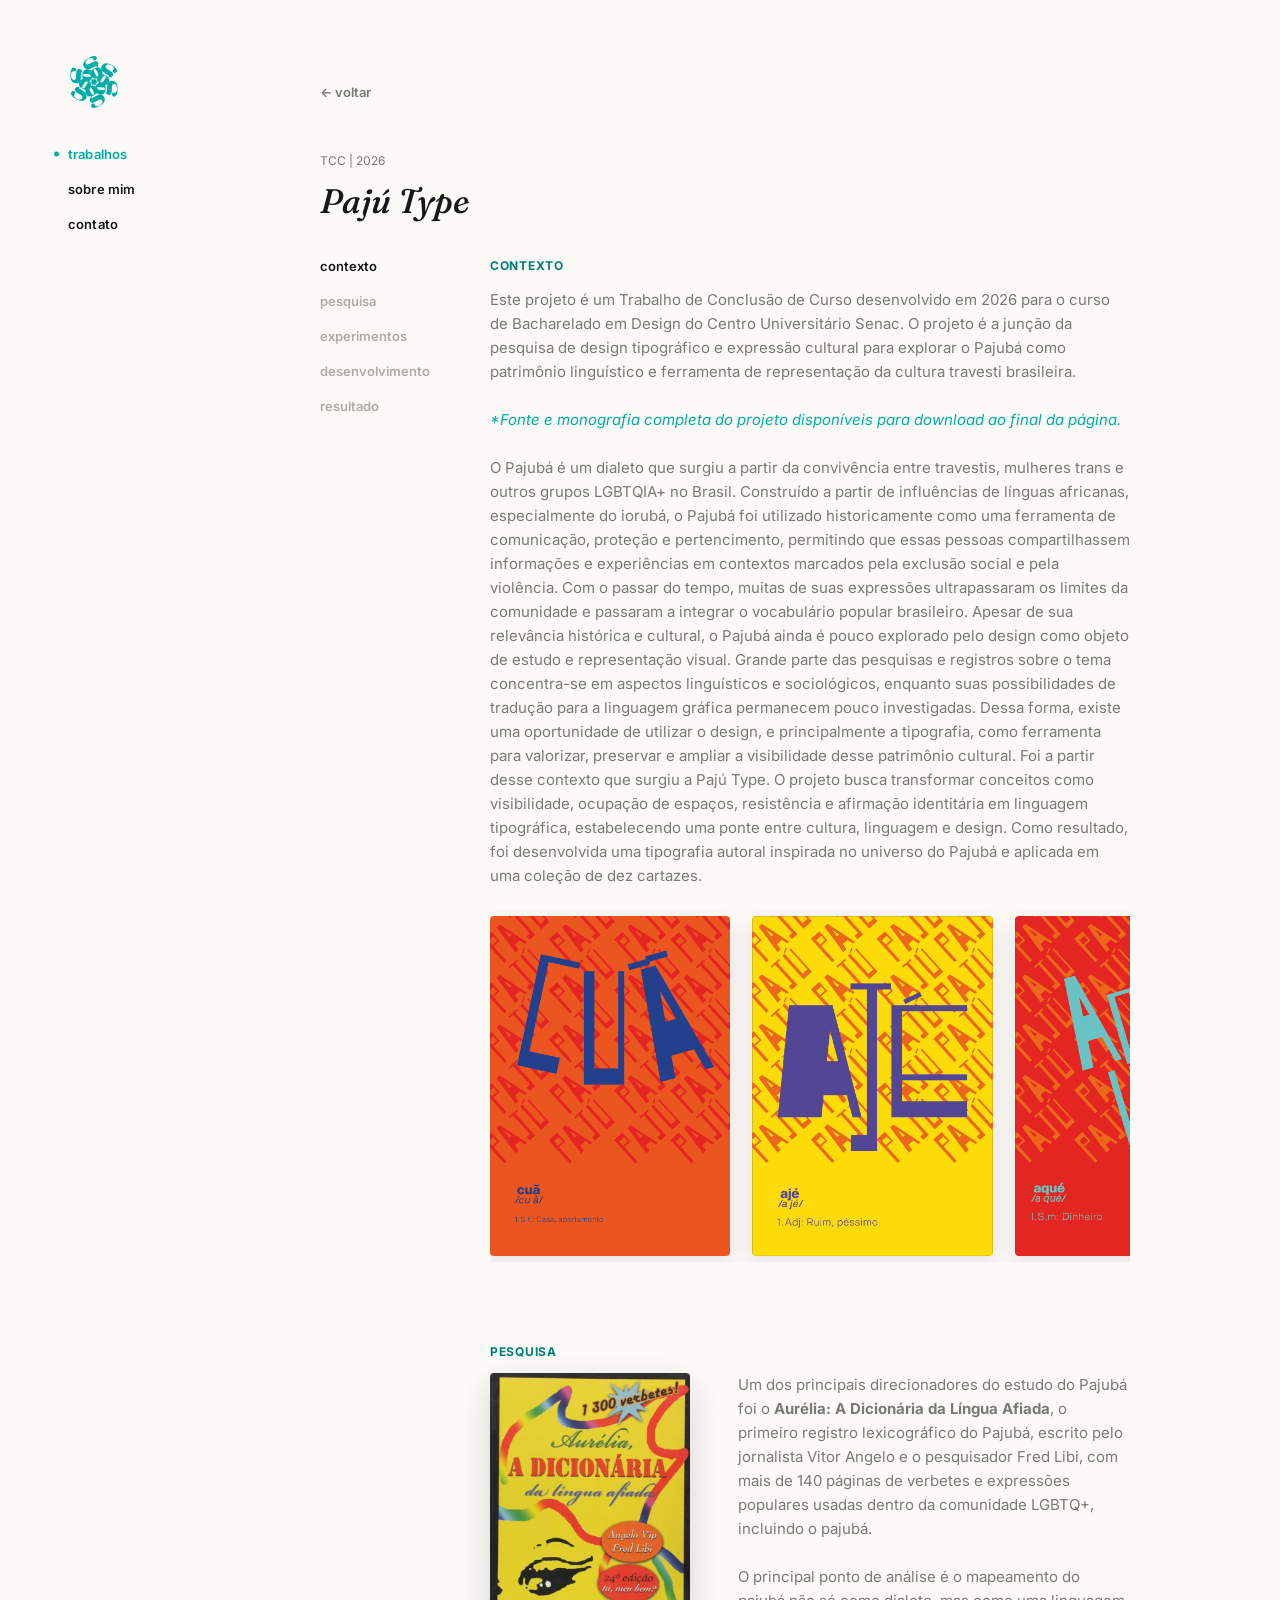
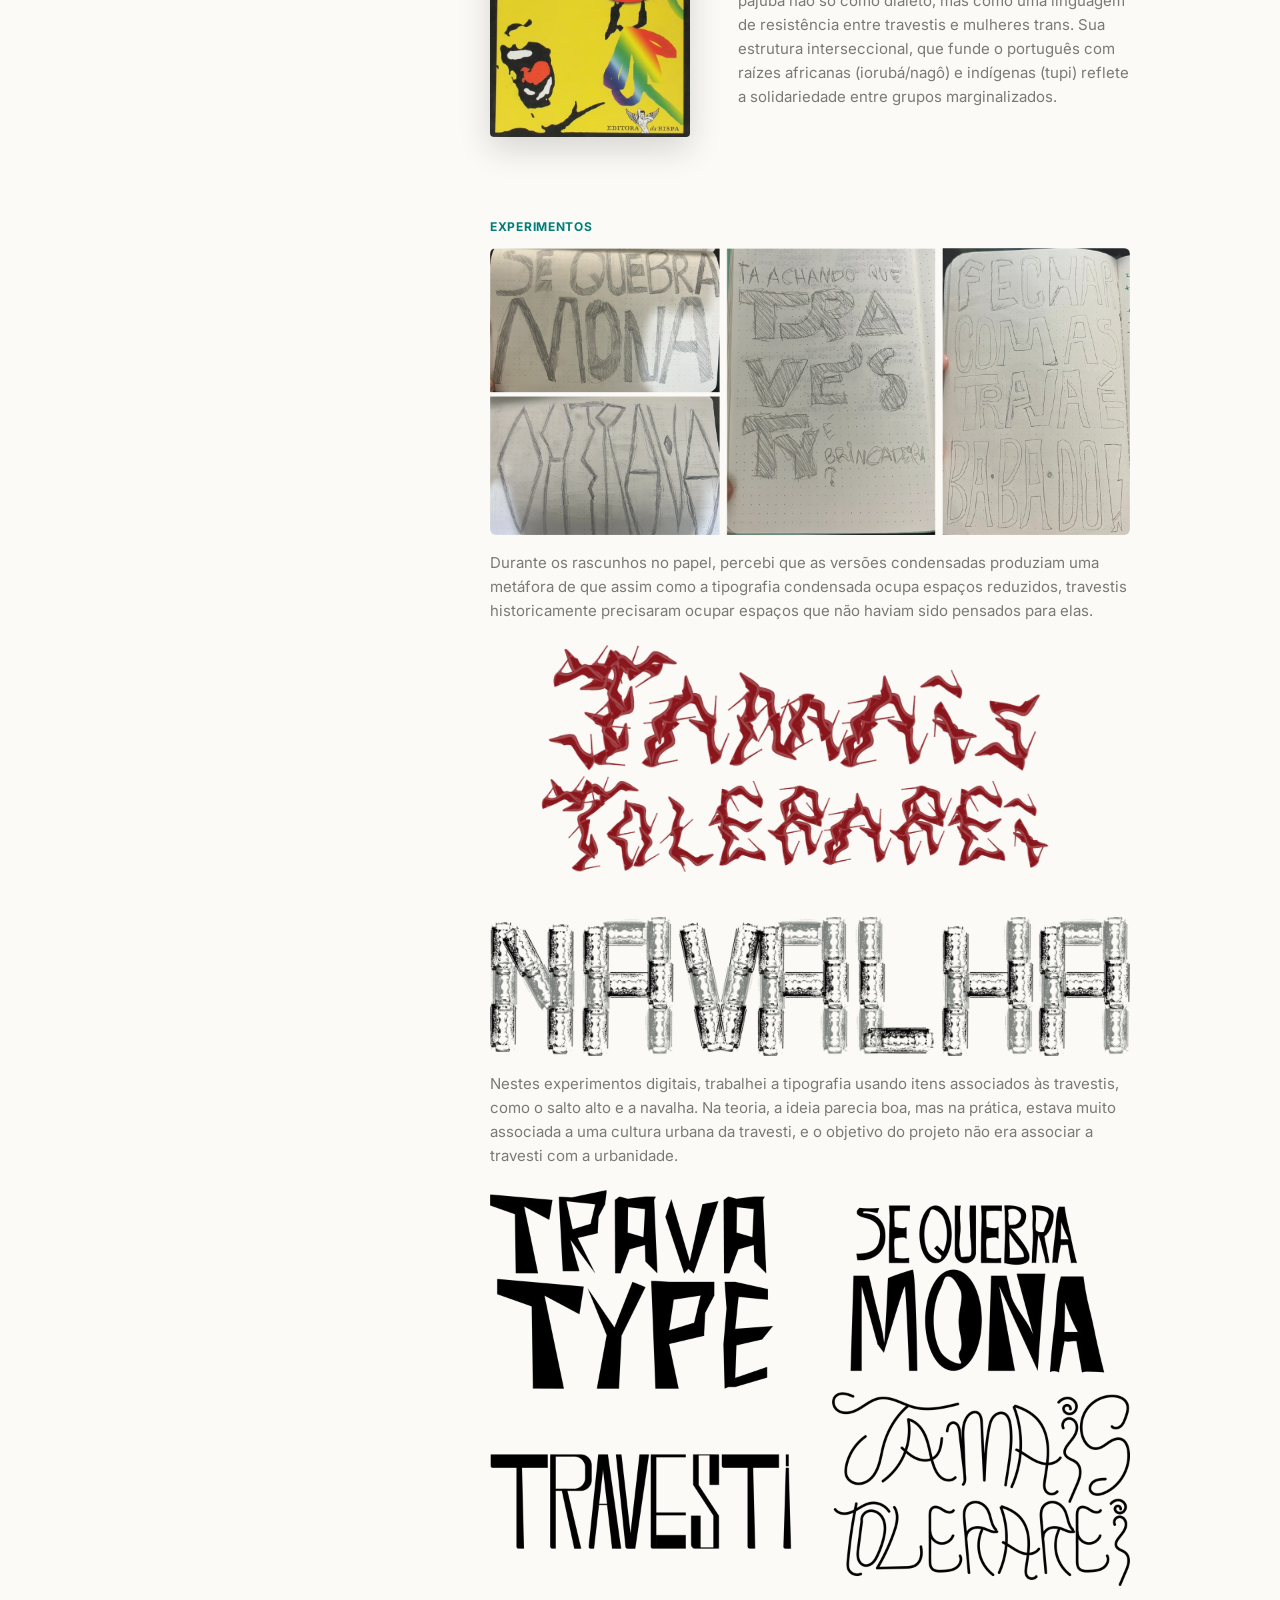
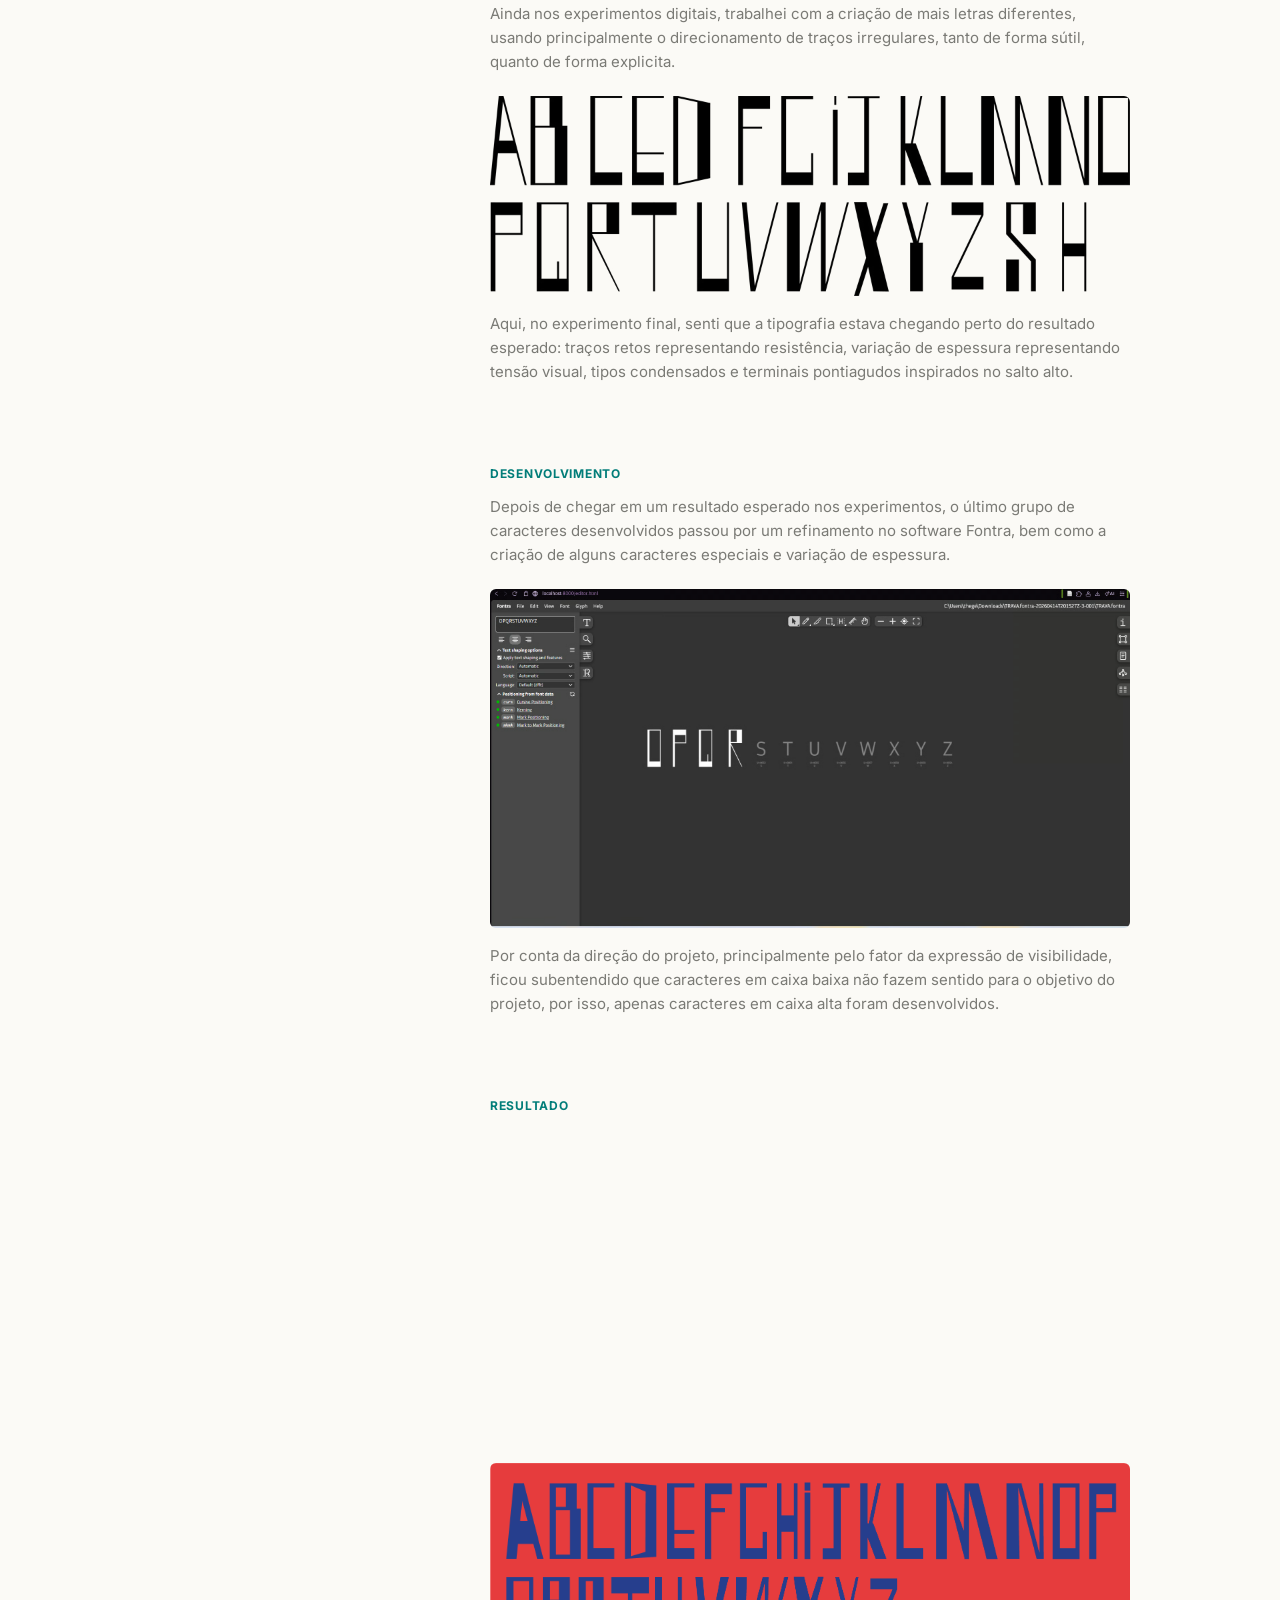
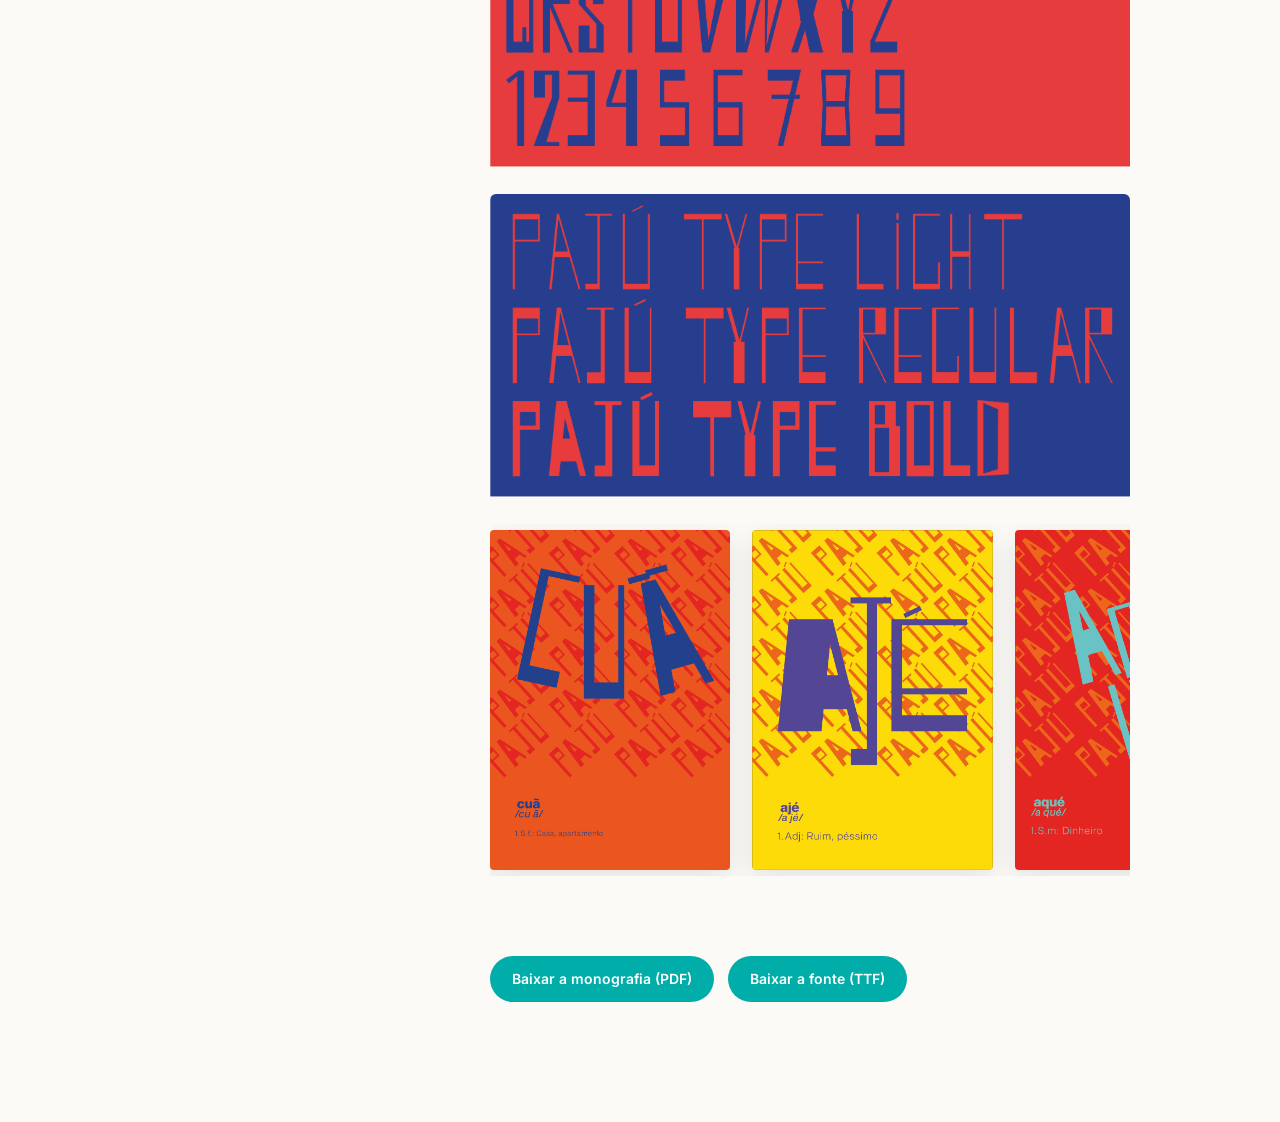
==== commit efe16293: "Add files via upload" ====
--- a/trabalho.html
+++ b/trabalho.html
@@ -5,7 +5,7 @@
 <meta name="viewport" content="width=device-width, initial-scale=1.0">
 <title>Trabalho — [Seu Nome]</title>
 <link rel="preconnect" href="https://fonts.googleapis.com">
-<link href="https://fonts.googleapis.com/css2?family=Abril+Fatface&family=Afacad:wght@400;500;600;700&family=Fraunces:ital,wght@0,400;0,500;1,500&family=Inter:wght@400;500;600;700&display=swap" rel="stylesheet">
+<link href="https://fonts.googleapis.com/css2?family=Fraunces:ital,wght@0,400;0,500;1,500&family=Inter:wght@400;500;600;700&display=swap" rel="stylesheet">
 <link rel="stylesheet" href="style.css">
 </head>
 <body>
@@ -58,66 +58,7 @@
       </div>`;
     }
 
-    function valueCards(cards) {
-      if (!Array.isArray(cards) || !cards.length) return "";
-      return `<div class="value-cards">
-        ${cards.map(c => `
-          <div class="value-card" style="--card-color:${c.color}">
-            <p class="value-card-title">${c.title}</p>
-            <p class="value-card-text">${c.text}</p>
-          </div>
-        `).join("")}
-      </div>`;
-    }
-
-    function colorPalette(palette) {
-      if (!Array.isArray(palette) || !palette.length) return "";
-      return `<div class="palette-grid">
-        ${palette.map(c => `
-          <button type="button" class="swatch" style="--swatch:${c.hex}" data-hex="${c.hex}" title="Clique para copiar ${c.hex}">
-            <span class="swatch-fill"></span>
-            <span class="swatch-info">
-              <span class="swatch-hex">${c.hex}</span>
-              <span class="swatch-rgb">${c.rgb}</span>
-              <span class="swatch-cmyk">${c.cmyk}</span>
-            </span>
-          </button>
-        `).join("")}
-      </div>`;
-    }
-
-    function typeSpecimens(specimens) {
-      if (!Array.isArray(specimens) || !specimens.length) return "";
-      return `<div class="specimens">
-        ${specimens.map(s => `
-          <div class="specimen">
-            <span class="specimen-sample" style="font-family:${s.font}">${s.sample}</span>
-            <span class="specimen-name">${s.name}</span>
-          </div>
-        `).join("")}
-      </div>`;
-    }
-
-    function mockupGallery(mockups) {
-      if (!Array.isArray(mockups) || !mockups.length) return "";
-      const items = mockups.map(m => `
-        <div class="mk-item">
-          ${m.spin ? `<span class="mk-spin"><img src="assets/marca-notion.png" alt="" aria-hidden="true"></span>` : ""}
-          <img class="mk-obj" src="${m.image}" alt="${m.caption || ""}" loading="lazy">
-        </div>
-      `).join("");
-      return `<div class="mockup-strip">
-        <span class="mk-band" aria-hidden="true"></span>
-        <div class="mk-row">${items}</div>
-      </div>`;
-    }
-
     function phaseImages(phase, project) {
-      const hasCustom = (Array.isArray(phase.cards) && phase.cards.length)
-        || (Array.isArray(phase.palette) && phase.palette.length)
-        || (Array.isArray(phase.specimens) && phase.specimens.length)
-        || (Array.isArray(phase.mockups) && phase.mockups.length);
-
       if (phase.image || (Array.isArray(phase.extraImages) && phase.extraImages.length)) {
         let html = "";
         if (phase.image) html += imageWithCaption(phase.image, phase.imageCaption);
@@ -130,8 +71,6 @@
       if (phase.id === "contexto" && project && project.gallery && project.gallery.length) {
         return posterCarousel(project);
       }
-
-      if (hasCustom) return "";
 
       if (phase.layout === "triple") {
         return `<div class="image-row">
@@ -158,10 +97,6 @@
       }
       return `
         ${ph.text ? `<p>${ph.text}</p>` : ""}
-        ${valueCards(ph.cards)}
-        ${colorPalette(ph.palette)}
-        ${typeSpecimens(ph.specimens)}
-        ${mockupGallery(ph.mockups)}
         ${ph.video ? phaseVideo(ph.video) : ""}
         ${phaseImages(ph, project)}
         ${ph.showGallery ? posterCarousel(project) : ""}
@@ -177,25 +112,13 @@
         return;
       }
 
-      const headerInner = `
-        <p class="meta-line">${project.client} | ${project.year}</p>
-        <h1>${project.title}</h1>
-      `;
-
-      const brandColors = ["#57CF00", "#00ADA9", "#7E3FE0", "#F2CB05", "#57CF00", "#7E3FE0"];
-      const header = project.interactive ? `
-        <div class="mp-hero" id="mp-hero">
-          <div class="mp-blobs" id="mp-blobs">
-            ${brandColors.map((c, i) => `<span class="mp-blob" data-depth="${(i % 3) + 1}" style="--c:${c}"></span>`).join("")}
-          </div>
-          <div class="project-header mp-header">${headerInner}</div>
-        </div>
-      ` : `<div class="project-header">${headerInner}</div>`;
-
       main.innerHTML = `
         <a class="back-link" href="index.html">&larr; voltar</a>
 
-        ${header}
+        <div class="project-header">
+          <p class="meta-line">${project.client} | ${project.year}</p>
+          <h1>${project.title}</h1>
+        </div>
 
         <div class="project-body">
           <nav class="phase-nav" id="phase-nav">
@@ -219,48 +142,6 @@
       `;
 
       setupScrollSpy(project.phases.map(ph => ph.id));
-      if (project.interactive) setupInteractive();
-    }
-
-    function setupInteractive() {
-      const hero = document.getElementById("mp-hero");
-      if (hero) {
-        const blobs = Array.from(hero.querySelectorAll(".mp-blob"));
-        const seeds = blobs.map((b, i) => ({
-          x: (i * 17 + 8) % 90,
-          y: (i * 29 + 12) % 70,
-          size: 90 + ((i * 47) % 120),
-          depth: Number(b.dataset.depth) || 1,
-        }));
-        blobs.forEach((b, i) => {
-          const s = seeds[i];
-          b.style.left = s.x + "%";
-          b.style.top = s.y + "%";
-          b.style.width = s.size + "px";
-          b.style.height = s.size + "px";
-        });
-        hero.addEventListener("pointermove", (e) => {
-          const r = hero.getBoundingClientRect();
-          const mx = (e.clientX - r.left) / r.width - 0.5;
-          const my = (e.clientY - r.top) / r.height - 0.5;
-          blobs.forEach((b, i) => {
-            const d = seeds[i].depth * 16;
-            b.style.transform = `translate(${mx * d}px, ${my * d}px)`;
-          });
-        });
-        hero.addEventListener("pointerleave", () => {
-          blobs.forEach(b => { b.style.transform = "translate(0,0)"; });
-        });
-      }
-
-      document.querySelectorAll(".swatch").forEach(sw => {
-        sw.addEventListener("click", () => {
-          const hex = sw.dataset.hex || "";
-          if (navigator.clipboard) navigator.clipboard.writeText(hex).catch(() => {});
-          sw.classList.add("copied");
-          setTimeout(() => sw.classList.remove("copied"), 900);
-        });
-      });
     }
 
     function setupScrollSpy(ids) {
@@ -283,4 +164,4 @@
     document.addEventListener("DOMContentLoaded", renderProject);
   </script>
 </body>
-</html>
+</html>
